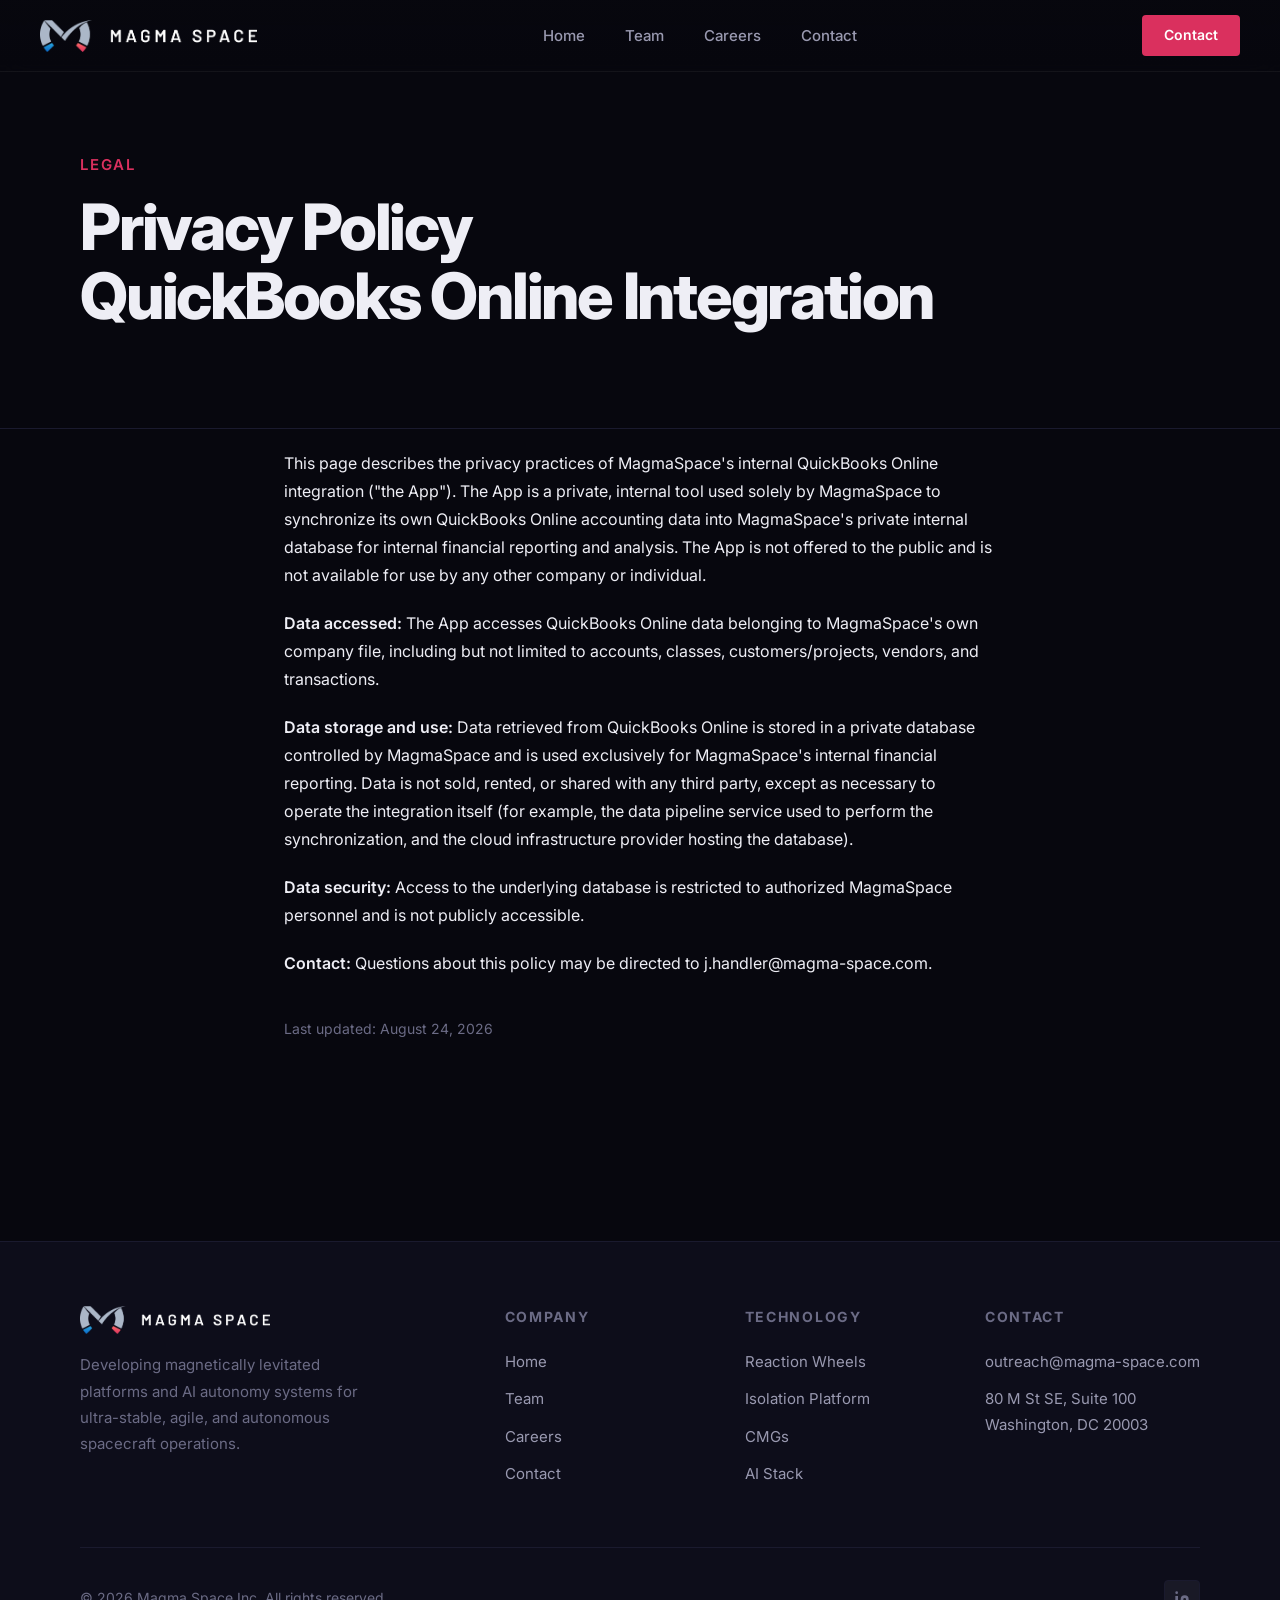
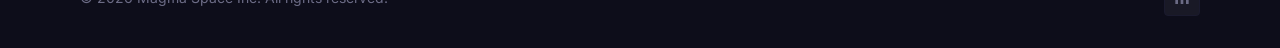
==== quickbooks-integration/privacy-policy/index.html @ cb6c0b80 "added quickbooks app links" ====
<!DOCTYPE html>
<html lang="en">
<head>
  <meta charset="UTF-8">
  <meta name="viewport" content="width=device-width, initial-scale=1.0">
  <title>Privacy Policy — QuickBooks Online Integration</title>
  <meta name="robots" content="noindex, nofollow">
  <link rel="icon" type="image/png" href="/Images/logos/magma_favicon.png">
  <meta name="theme-color" content="#DA305E">

  <link rel="preconnect" href="https://fonts.googleapis.com">
  <link rel="preconnect" href="https://fonts.gstatic.com" crossorigin>
  <link href="https://fonts.googleapis.com/css2?family=Inter:ital,wght@0,400;0,500;0,600;0,700;0,800;0,900;1,400&display=swap" rel="stylesheet">
  <link rel="stylesheet" href="/style.css">
  <style>
    .policy-body {
      max-width: 760px;
      margin: 0 auto;
      padding: 0 24px 80px;
      color: var(--text);
      line-height: 1.75;
      font-size: 16px;
    }
    .policy-body p { margin-bottom: 20px; }
    .policy-body strong { color: var(--text); font-weight: 600; }
    .policy-body .updated {
      margin-top: 40px;
      font-size: 14px;
      color: var(--text-muted);
    }
  </style>
</head>
<body>

<!-- ── Navigation ─────────────────────────────────────────────────── -->
<nav>
  <a href="/" class="nav-logo"><img src="/Images/logos/221030_Magma_Space_Logo_horizontal_negative.png" alt="Magma Space"></a>
  <ul class="nav-links">
    <li><a href="/">Home</a></li>
    <li><a href="/team">Team</a></li>
    <li><a href="/careers">Careers</a></li>
    <li><a href="/contact">Contact</a></li>
  </ul>
  <a href="/contact" class="btn-contact">Contact</a>
  <button class="nav-toggle" aria-label="Toggle navigation" aria-expanded="false">
    <span></span><span></span><span></span>
  </button>
</nav>

<!-- ── Page Hero ──────────────────────────────────────────────────── -->
<section class="page-hero">
  <div class="container">
    <span class="tag">Legal</span>
    <h1>Privacy Policy<br>QuickBooks Online Integration</h1>
  </div>
</section>

<!-- ── Body ───────────────────────────────────────────────────────── -->
<section class="section" style="padding-top: 20px;">
  <div class="policy-body">

    <p>This page describes the privacy practices of MagmaSpace's internal QuickBooks Online integration ("the App"). The App is a private, internal tool used solely by MagmaSpace to synchronize its own QuickBooks Online accounting data into MagmaSpace's private internal database for internal financial reporting and analysis. The App is not offered to the public and is not available for use by any other company or individual.</p>

    <p><strong>Data accessed:</strong> The App accesses QuickBooks Online data belonging to MagmaSpace's own company file, including but not limited to accounts, classes, customers/projects, vendors, and transactions.</p>

    <p><strong>Data storage and use:</strong> Data retrieved from QuickBooks Online is stored in a private database controlled by MagmaSpace and is used exclusively for MagmaSpace's internal financial reporting. Data is not sold, rented, or shared with any third party, except as necessary to operate the integration itself (for example, the data pipeline service used to perform the synchronization, and the cloud infrastructure provider hosting the database).</p>

    <p><strong>Data security:</strong> Access to the underlying database is restricted to authorized MagmaSpace personnel and is not publicly accessible.</p>

    <p><strong>Contact:</strong> Questions about this policy may be directed to <a href="mailto:j.handler@magma-space.com">j.handler@magma-space.com</a>.</p>

    <p class="updated">Last updated: August 24, 2026</p>

  </div>
</section>

<!-- ── Footer ─────────────────────────────────────────────────────── -->
<footer>
  <div class="container">
    <div class="footer-main">
      <div class="footer-brand">
        <a href="/" class="nav-logo"><img src="/Images/logos/221030_Magma_Space_Logo_horizontal_negative.png" alt="Magma Space"></a>
        <p>Developing magnetically levitated platforms and AI autonomy systems for ultra-stable, agile, and autonomous spacecraft operations.</p>
      </div>
      <div class="footer-col">
        <h4>Company</h4>
        <ul>
          <li><a href="/">Home</a></li>
          <li><a href="/team">Team</a></li>
          <li><a href="/careers">Careers</a></li>
          <li><a href="/contact">Contact</a></li>
        </ul>
      </div>
      <div class="footer-col">
        <h4>Technology</h4>
        <ul>
          <li><a href="/#capabilities">Reaction Wheels</a></li>
          <li><a href="/#capabilities">Isolation Platform</a></li>
          <li><a href="/#capabilities">CMGs</a></li>
          <li><a href="/#capabilities">AI Stack</a></li>
        </ul>
      </div>
      <div class="footer-col">
        <h4>Contact</h4>
        <ul>
          <li><a href="mailto:outreach@magma-space.com">outreach@magma-space.com</a></li>
          <li><a href="/contact">80 M St SE, Suite 100<br>Washington, DC 20003</a></li>
        </ul>
      </div>
    </div>
    <div class="footer-bottom">
      <p>&copy; 2026 Magma Space Inc. All rights reserved.</p>
      <div class="footer-social">
        <a href="https://www.linkedin.com/company/magma-space/" target="_blank" rel="noopener" aria-label="LinkedIn">
          <svg width="16" height="16" viewBox="0 0 24 24" fill="currentColor">
            <path d="M16 8a6 6 0 016 6v7h-4v-7a2 2 0 00-2-2 2 2 0 00-2 2v7h-4v-7a6 6 0 016-6zM2 9h4v12H2z"/>
            <circle cx="4" cy="4" r="2"/>
          </svg>
        </a>
      </div>
    </div>
  </div>
</footer>

<script src="/main.js"></script>
</body>
</html>
---- style.css ----
/* ─── Reset ─────────────────────────────────────────────────────────── */
*, *::before, *::after { box-sizing: border-box; margin: 0; padding: 0; }
html { scroll-behavior: smooth; }
body {
  font-family: 'Inter', system-ui, -apple-system, sans-serif;
  background: var(--bg);
  color: var(--text);
  line-height: 1.6;
  -webkit-font-smoothing: antialiased;
}
img { max-width: 100%; display: block; }
a { color: inherit; text-decoration: none; }

/* ─── Variables ─────────────────────────────────────────────────────── */
:root {
  --bg:            #07070e;
  --bg-card:       #0d0d1a;
  --bg-card-hover: #121225;
  --border:        #1a1a2e;
  --accent:        #DA305E;
  --accent-hover:  #b82550;
  --accent-blue:   #2174CB;
  --text:          #eeeef5;
  --text-muted:    #6b6b85;
  --text-dim:      #9999b0;
  --nav-h:         72px;
  --max:           1200px;
  --r:             6px;
}

/* ─── Utilities ─────────────────────────────────────────────────────── */
.container { max-width: var(--max); margin: 0 auto; padding: 0 40px; }
.tag {
  font-size: 15px;
  font-weight: 600;
  letter-spacing: 0.12em;
  text-transform: uppercase;
  color: var(--accent);
}
.section    { padding: 100px 0; }
.section-sm { padding: 60px 0; }

/* ─── Navigation ────────────────────────────────────────────────────── */
nav {
  position: fixed;
  top: 0; left: 0; right: 0;
  height: var(--nav-h);
  display: flex;
  align-items: center;
  justify-content: space-between;
  padding: 0 40px;
  z-index: 100;
  background: linear-gradient(to bottom, rgba(7,7,14,0.97) 0%, rgba(7,7,14,0.85) 100%);
  backdrop-filter: blur(16px);
  border-bottom: 1px solid rgba(255,255,255,0.05);
}
.nav-logo {
  display: flex;
  align-items: center;
  flex-shrink: 0;
}
.nav-logo img {
  height: 32px;
  width: auto;
  display: block;
}
.nav-links { display: flex; list-style: none; gap: 40px; }
.nav-links a {
  font-size: 15px;
  font-weight: 500;
  color: var(--text-dim);
  transition: color 0.2s;
}
.nav-links a:hover,
.nav-links a.active { color: var(--text); }
.nav-toggle {
  display: none;
  flex-direction: column;
  justify-content: center;
  gap: 5px;
  background: none;
  border: none;
  cursor: pointer;
  padding: 8px;
  z-index: 101;
}
.nav-toggle span {
  display: block;
  width: 22px;
  height: 2px;
  background: var(--text);
  border-radius: 2px;
  transition: transform 0.25s, opacity 0.25s;
}
.nav-toggle.open span:nth-child(1) { transform: translateY(7px) rotate(45deg); }
.nav-toggle.open span:nth-child(2) { opacity: 0; }
.nav-toggle.open span:nth-child(3) { transform: translateY(-7px) rotate(-45deg); }
.btn-contact {
  padding: 9px 22px;
  background: var(--accent);
  color: #fff;
  font-size: 14px;
  font-weight: 600;
  border-radius: 4px;
  transition: background 0.2s, transform 0.15s;
}
.btn-contact:hover { background: var(--accent-hover); transform: translateY(-1px); }

/* ─── Buttons ───────────────────────────────────────────────────────── */
.btn {
  display: inline-flex;
  align-items: center;
  gap: 8px;
  padding: 13px 28px;
  font-size: 15px;
  font-weight: 600;
  border-radius: 4px;
  transition: all 0.2s;
  cursor: pointer;
  border: none;
  font-family: inherit;
}
.btn-primary { background: var(--accent); color: #fff; }
.btn-primary:hover { background: var(--accent-hover); transform: translateY(-1px); }
.btn-outline {
  background: transparent;
  color: var(--text);
  border: 1px solid rgba(255,255,255,0.15);
}
.btn-outline:hover { border-color: rgba(255,255,255,0.35); background: rgba(255,255,255,0.04); }

/* ─── Hero ──────────────────────────────────────────────────────────── */
.hero {
  position: relative;
  min-height: 100vh;
  display: flex;
  align-items: center;
  overflow: hidden;
}
.hero-bg {
  position: absolute;
  inset: 0;
  background-size: cover;
  background-position: top right;
  z-index: 0;
}
.hero-bg::after {
  content: '';
  position: absolute;
  inset: 0;
  background: linear-gradient(135deg,
    rgba(7,7,14,0.88) 0%,
    rgba(7,7,14,0.55) 50%,
    rgba(7,7,14,0.75) 100%);
}
.hero-content {
  position: relative;
  z-index: 1;
  max-width: 780px;
  padding-top: 80px;
}
.hero-label {
  display: inline-flex;
  align-items: center;
  gap: 10px;
  margin-bottom: 28px;
}
.hero-label::before {
  content: '';
  display: block;
  width: 28px;
  height: 1px;
  background: var(--accent);
}
.hero h1 {
  font-size: clamp(44px, 6vw, 80px);
  font-weight: 800;
  line-height: 1.05;
  letter-spacing: -0.035em;
  margin-bottom: 28px;
}
.hero h1 em { font-style: normal; color: var(--accent); }
.hero p {
  font-size: 18px;
  color: var(--text-dim);
  max-width: 720px;
  margin-bottom: 44px;
  line-height: 1.75;
}
.hero-btns { display: flex; gap: 16px; flex-wrap: wrap; }

/* ─── Stats Bar ─────────────────────────────────────────────────────── */
.stats-bar {
  background: var(--bg-card);
  border-top: 1px solid var(--border);
  border-bottom: 1px solid var(--border);
}
.stats-grid {
  display: grid;
  grid-template-columns: repeat(4, 1fr);
}
.stat-item {
  text-align: center;
  padding: 36px 20px;
  border-right: 1px solid var(--border);
}
.stat-item:last-child { border-right: none; }
.stat-number {
  font-size: 52px;
  font-weight: 800;
  letter-spacing: -0.04em;
  color: var(--accent);
  line-height: 1;
  margin-bottom: 8px;
}
.stat-label {
  font-size: 15px;
  color: var(--text-muted);
  font-weight: 600;
  text-transform: uppercase;
  letter-spacing: 0.1em;
}

/* ─── Section Headers ───────────────────────────────────────────────── */
.section-header { margin-bottom: 60px; }
.section-header h2 {
  font-size: clamp(32px, 4vw, 54px);
  font-weight: 800;
  letter-spacing: -0.03em;
  line-height: 1.08;
  margin-top: 12px;
  margin-bottom: 16px;
}
.section-header p {
  font-size: 19px;
  color: var(--text-dim);
  max-width: 720px;
  line-height: 1.75;
}
.section-header.centered { text-align: center; }
.section-header.centered p { margin: 0 auto; }

/* ─── Capabilities Grid ─────────────────────────────────────────────── */
.capabilities-grid {
  display: grid;
  grid-template-columns: repeat(2, 1fr);
  gap: 2px;
  background: var(--border);
}
.cap-card {
  background: var(--bg-card);
  padding: 52px 48px;
  position: relative;
  overflow: hidden;
  transition: background 0.2s;
}
.cap-card:hover { background: var(--bg-card-hover); }
.cap-card::before {
  content: '';
  position: absolute;
  top: 0; left: 0; right: 0;
  height: 2px;
  background: var(--accent);
  opacity: 0;
  transition: opacity 0.25s;
}
.cap-card:hover::before { opacity: 1; }
.cap-icon {
  width: 44px;
  height: 44px;
  margin-bottom: 28px;
  color: var(--accent);
}
.cap-card h3 {
  font-size: 22px;
  font-weight: 700;
  letter-spacing: -0.02em;
  margin-bottom: 14px;
}
.cap-card p {
  font-size: 17px;
  color: var(--text-dim);
  line-height: 1.75;
}
.cap-metric {
  margin-top: 28px;
  padding-top: 28px;
  border-top: 1px solid var(--border);
  font-size: 14px;
  color: var(--accent);
  font-weight: 700;
  letter-spacing: 0.08em;
  text-transform: uppercase;
}

/* ─── Mission Block ─────────────────────────────────────────────────── */
.mission {
  position: relative;
  overflow: hidden;
  text-align: center;
  padding: 130px 0;
}
.mission-bg {
  position: absolute;
  inset: 0;
  background-size: cover;
  background-position: center;
  opacity: 0.1;
}
.mission-overlay {
  position: absolute;
  inset: 0;
  background: radial-gradient(ellipse at center, rgba(218,48,94,0.06) 0%, transparent 70%);
}
.mission-content {
  position: relative;
  z-index: 1;
  max-width: 820px;
  margin: 0 auto;
}
.mission h2 {
  font-size: clamp(36px, 5vw, 66px);
  font-weight: 800;
  letter-spacing: -0.035em;
  line-height: 1.08;
  margin: 16px 0 28px;
}
.mission p {
  font-size: 18px;
  color: var(--text-dim);
  line-height: 1.75;
  max-width: 620px;
  margin: 0 auto 44px;
}

/* ─── Markets Grid ──────────────────────────────────────────────────── */
.markets-grid {
  display: grid;
  grid-template-columns: repeat(5, 1fr);
  gap: 16px;
}
.market-card {
  background: var(--bg-card);
  border: 1px solid var(--border);
  border-radius: var(--r);
  padding: 32px 28px;
  position: relative;
  overflow: hidden;
  transition: border-color 0.3s, background 0.3s, transform 0.3s, box-shadow 0.3s;
}
.market-card::before {
  content: '';
  position: absolute;
  top: 0; left: 0; right: 0;
  height: 2px;
  background: var(--accent);
  opacity: 0;
  transition: opacity 0.3s;
}
.market-card:hover {
  border-color: rgba(218,48,94,0.45);
  background: var(--bg-card-hover);
  transform: translateY(-6px);
  box-shadow: 0 20px 48px rgba(218,48,94,0.12);
}
.market-card:hover::before { opacity: 1; }
.market-icon {
  width: 36px;
  height: 36px;
  color: var(--accent);
  margin-bottom: 20px;
  opacity: 0.8;
  transition: transform 0.3s, opacity 0.3s;
}
.market-card:hover .market-icon {
  transform: scale(1.15);
  opacity: 1;
}
.market-value {
  font-size: 38px;
  font-weight: 800;
  letter-spacing: -0.04em;
  color: var(--accent);
  margin-bottom: 8px;
  line-height: 1;
}
.market-card h3 {
  font-size: 19px;
  font-weight: 700;
  margin-bottom: 16px;
  line-height: 1.35;
  color: var(--accent);
}
.market-card ul { list-style: none; }
.market-card ul li {
  font-size: 16px;
  color: var(--text-muted);
  padding: 7px 0;
  display: flex;
  align-items: center;
  gap: 10px;
  border-bottom: 1px solid rgba(255,255,255,0.04);
}
.market-card ul li:last-child { border-bottom: none; }
.market-card ul li::before {
  content: '';
  width: 4px;
  height: 4px;
  background: var(--accent);
  border-radius: 50%;
  flex-shrink: 0;
  opacity: 0.7;
}

/* ─── News Ticker ───────────────────────────────────────────────────── */
.news-strip {
  background: rgba(218,48,94,0.05);
  border-top: 1px solid rgba(218,48,94,0.12);
  border-bottom: 1px solid rgba(218,48,94,0.12);
  padding: 18px 0;
  overflow: hidden;
  position: relative;
}
.news-strip::before,
.news-strip::after {
  content: '';
  position: absolute;
  top: 0; bottom: 0;
  width: 100px;
  z-index: 2;
  pointer-events: none;
}
.news-strip::before { left: 0; background: linear-gradient(to right, var(--bg), transparent); }
.news-strip::after  { right: 0; background: linear-gradient(to left, var(--bg), transparent); }
.ticker-track {
  display: flex;
  animation: ticker 50s linear infinite;
  width: max-content;
}
.ticker-track:hover { animation-play-state: paused; }
@keyframes ticker {
  0%   { transform: translateX(0); }
  100% { transform: translateX(-50%); }
}
.ticker-item {
  display: inline-flex;
  align-items: center;
  gap: 14px;
  padding: 0 64px;
  white-space: nowrap;
  font-size: 14px;
  font-weight: 500;
  color: var(--text-dim);
}
.ticker-item strong { color: var(--text); font-weight: 600; }
.ticker-dot {
  width: 4px;
  height: 4px;
  background: var(--accent);
  border-radius: 50%;
  flex-shrink: 0;
}

/* ─── Partners Strip ────────────────────────────────────────────────── */
.partners-strip {
  border-top: 1px solid var(--border);
  padding: 56px 0;
}
.partners-label {
  text-align: center;
  font-size: 13px;
  text-transform: uppercase;
  letter-spacing: 0.12em;
  color: var(--text-muted);
  margin-bottom: 36px;
}
.partners-logos {
  display: flex;
  justify-content: center;
  align-items: center;
  gap: 56px;
  flex-wrap: wrap;
}
.partner-logo {
  display: flex;
  align-items: center;
}
.partner-logo img {
  height: 56px;
  width: auto;
  opacity: 0.9;
  transition: opacity 0.2s;
}
.partner-logo img:hover { opacity: 1; }

/* ─── Page Hero (inner pages) ───────────────────────────────────────── */
.page-hero {
  padding: calc(var(--nav-h) + 80px) 0 80px;
  border-bottom: 1px solid var(--border);
}
.page-hero h1 {
  font-size: clamp(38px, 5vw, 66px);
  font-weight: 800;
  letter-spacing: -0.035em;
  line-height: 1.08;
  margin-top: 14px;
  margin-bottom: 18px;
}
.page-hero p {
  font-size: 18px;
  color: var(--text-dim);
  max-width: 560px;
  line-height: 1.75;
}

/* ─── Team Grid ─────────────────────────────────────────────────────── */
.team-grid {
  display: grid;
  grid-template-columns: repeat(3, 1fr);
  gap: 20px;
}
.team-card {
  background: var(--bg-card);
  border: 1px solid var(--border);
  border-radius: var(--r);
  overflow: hidden;
  transition: border-color 0.25s, transform 0.25s;
}
.team-card:hover {
  border-color: rgba(218,48,94,0.35);
  transform: translateY(-4px);
}
.team-photo {
  width: 100%;
  aspect-ratio: 1 / 1;
  object-fit: cover;
  object-position: top center;
  filter: grayscale(15%);
  transition: filter 0.3s;
}
.team-card:hover .team-photo { filter: grayscale(0%); }
.team-info {
  padding: 22px 24px;
  display: flex;
  justify-content: space-between;
  align-items: center;
  gap: 12px;
}
.team-info-text h3 {
  font-size: 17px;
  font-weight: 700;
  letter-spacing: -0.01em;
  margin-bottom: 4px;
}
.team-info-text p {
  font-size: 15px;
  color: var(--text-muted);
  font-weight: 500;
}
.linkedin-btn {
  flex-shrink: 0;
  width: 36px;
  height: 36px;
  background: rgba(255,255,255,0.06);
  border: 1px solid var(--border);
  border-radius: 4px;
  display: flex;
  align-items: center;
  justify-content: center;
  color: var(--text-dim);
  transition: background 0.2s, color 0.2s, border-color 0.2s;
}
.linkedin-btn:hover { background: #0a66c2; color: #fff; border-color: #0a66c2; }

/* ─── Advisor Grid ──────────────────────────────────────────────────── */
.advisor-grid {
  display: grid;
  grid-template-columns: repeat(4, 1fr);
  gap: 16px;
}
.advisor-card {
  background: var(--bg-card);
  border: 1px solid var(--border);
  border-radius: var(--r);
  padding: 28px 24px;
  transition: border-color 0.2s;
}
.advisor-card:hover { border-color: rgba(218,48,94,0.25); }
.advisor-card h3 {
  font-size: 17px;
  font-weight: 700;
  margin-bottom: 6px;
}
.advisor-card .role {
  font-size: 15px;
  color: var(--accent);
  font-weight: 600;
  letter-spacing: 0.02em;
  margin-bottom: 12px;
}
.advisor-card p {
  font-size: 15px;
  color: var(--text-muted);
  line-height: 1.65;
}

/* ─── Careers ───────────────────────────────────────────────────────── */
.careers-list {
  display: flex;
  flex-direction: column;
  gap: 2px;
  background: var(--border);
  border-radius: var(--r);
  overflow: hidden;
}
.job-card {
  background: var(--bg-card);
  padding: 44px 52px;
  display: flex;
  justify-content: space-between;
  align-items: center;
  gap: 60px;
  transition: background 0.2s;
}
.job-card:hover { background: var(--bg-card-hover); }
.job-info { flex: 1; }
.job-dept {
  font-size: 14px;
  font-weight: 700;
  letter-spacing: 0.12em;
  text-transform: uppercase;
  color: var(--accent);
  margin-bottom: 10px;
}
.job-info h3 {
  font-size: 22px;
  font-weight: 700;
  letter-spacing: -0.02em;
  margin-bottom: 12px;
}
.job-info p {
  font-size: 16px;
  color: var(--text-dim);
  line-height: 1.75;
  max-width: 620px;
}
.btn-apply {
  flex-shrink: 0;
  display: inline-block;
  padding: 12px 28px;
  background: transparent;
  border: 1px solid var(--border);
  color: var(--text);
  font-size: 15px;
  font-weight: 600;
  border-radius: 4px;
  transition: all 0.2s;
  white-space: nowrap;
  font-family: inherit;
  cursor: pointer;
}
.btn-apply:hover {
  background: var(--accent);
  border-color: var(--accent);
  color: #fff;
  transform: translateY(-1px);
}
.careers-cta {
  margin-top: 60px;
  padding: 56px 48px;
  background: var(--bg-card);
  border: 1px solid var(--border);
  border-radius: var(--r);
  text-align: center;
}
.careers-cta h3 {
  font-size: 26px;
  font-weight: 700;
  letter-spacing: -0.02em;
  margin-bottom: 10px;
}
.careers-cta p { color: var(--text-dim); margin-bottom: 28px; font-size: 16px; line-height: 1.65; }

/* ─── Contact ───────────────────────────────────────────────────────── */
.contact-layout {
  display: grid;
  grid-template-columns: 1fr 1.6fr;
  gap: 80px;
  align-items: start;
}
.contact-info h2 {
  font-size: clamp(32px, 4vw, 48px);
  font-weight: 800;
  letter-spacing: -0.03em;
  line-height: 1.1;
  margin-bottom: 18px;
}
.contact-info > p {
  color: var(--text-dim);
  font-size: 16px;
  line-height: 1.75;
  margin-bottom: 44px;
}
.contact-details { display: flex; flex-direction: column; gap: 20px; }
.contact-item { display: flex; gap: 16px; align-items: flex-start; }
.contact-icon {
  width: 40px;
  height: 40px;
  background: var(--bg-card);
  border: 1px solid var(--border);
  border-radius: 4px;
  display: flex;
  align-items: center;
  justify-content: center;
  color: var(--accent);
  flex-shrink: 0;
}
.contact-item-text .label {
  font-size: 14px;
  text-transform: uppercase;
  letter-spacing: 0.1em;
  color: var(--text-muted);
  margin-bottom: 4px;
  font-weight: 600;
}
.contact-item-text .value {
  font-size: 16px;
  font-weight: 500;
  color: var(--text);
  line-height: 1.5;
}
.contact-item-text a.value:hover { color: var(--accent); }
.contact-form {
  background: var(--bg-card);
  border: 1px solid var(--border);
  border-radius: var(--r);
  padding: 52px;
}
.contact-form h3 {
  font-size: 22px;
  font-weight: 700;
  letter-spacing: -0.02em;
  margin-bottom: 32px;
}
.form-group { margin-bottom: 22px; }
.form-group label {
  display: block;
  font-size: 13px;
  font-weight: 700;
  color: var(--text-muted);
  margin-bottom: 8px;
  text-transform: uppercase;
  letter-spacing: 0.08em;
}
.form-group input,
.form-group textarea,
.form-group select {
  width: 100%;
  background: rgba(255,255,255,0.04);
  border: 1px solid var(--border);
  border-radius: 4px;
  padding: 13px 16px;
  font-size: 16px;
  color: var(--text);
  font-family: inherit;
  transition: border-color 0.2s, background 0.2s;
  -webkit-appearance: none;
}
.form-group input:focus,
.form-group textarea:focus,
.form-group select:focus {
  outline: none;
  border-color: rgba(218,48,94,0.5);
  background: rgba(255,255,255,0.06);
}
.form-group select { cursor: pointer; }
.form-group select option { background: #0d0d1a; }
.form-group textarea { resize: vertical; min-height: 130px; }
.form-row { display: grid; grid-template-columns: 1fr 1fr; gap: 16px; }
.form-group input::placeholder,
.form-group textarea::placeholder { color: var(--text-muted); }
.form-submit {
  width: 100%;
  padding: 16px;
  background: var(--accent);
  color: #fff;
  font-size: 15px;
  font-weight: 700;
  border: none;
  border-radius: 4px;
  cursor: pointer;
  transition: background 0.2s, transform 0.15s;
  font-family: inherit;
  letter-spacing: 0.01em;
  margin-top: 4px;
}
.form-submit:hover { background: var(--accent-hover); transform: translateY(-1px); }

/* ─── Footer ────────────────────────────────────────────────────────── */
footer {
  background: var(--bg-card);
  border-top: 1px solid var(--border);
  padding: 64px 0 32px;
}
.footer-main {
  display: grid;
  grid-template-columns: 2fr 1fr 1fr 1fr;
  gap: 56px;
  padding-bottom: 48px;
  border-bottom: 1px solid var(--border);
  margin-bottom: 32px;
}
.footer-brand .nav-logo img {
  height: 28px;
}
.footer-brand p {
  font-size: 15px;
  color: var(--text-muted);
  line-height: 1.75;
  margin-top: 18px;
  max-width: 280px;
}
.footer-col h4 {
  font-size: 14px;
  font-weight: 700;
  text-transform: uppercase;
  letter-spacing: 0.12em;
  color: var(--text-muted);
  margin-bottom: 20px;
}
.footer-col ul { list-style: none; }
.footer-col ul li { margin-bottom: 12px; }
.footer-col ul li a {
  white-space: nowrap;
  font-size: 15px;
  color: var(--text-dim);
  transition: color 0.2s;
}
.footer-col ul li a:hover { color: var(--text); }
.footer-bottom {
  display: flex;
  justify-content: space-between;
  align-items: center;
}
.footer-bottom p { font-size: 14px; color: var(--text-muted); }
.footer-social a {
  display: inline-flex;
  align-items: center;
  justify-content: center;
  width: 36px;
  height: 36px;
  background: rgba(255,255,255,0.05);
  border: 1px solid var(--border);
  border-radius: 4px;
  color: var(--text-muted);
  transition: background 0.2s, color 0.2s, border-color 0.2s;
}
.footer-social a:hover { background: #0a66c2; color: #fff; border-color: #0a66c2; }

/* ─── CTA Section ───────────────────────────────────────────────────── */
.cta-section {
  text-align: center;
  padding: 100px 0;
}
.cta-section h2 {
  font-size: clamp(28px, 4vw, 48px);
  font-weight: 800;
  letter-spacing: -0.03em;
  margin-bottom: 18px;
}
.cta-section p {
  color: var(--text-dim);
  font-size: 17px;
  line-height: 1.75;
  margin-bottom: 36px;
  max-width: 480px;
  margin-left: auto;
  margin-right: auto;
}

/* ─── Responsive ────────────────────────────────────────────────────── */
@media (max-width: 1024px) {
  .markets-grid   { grid-template-columns: repeat(2, 1fr); }
  .advisor-grid   { grid-template-columns: repeat(2, 1fr); }
  .footer-main    { grid-template-columns: 1fr 1fr; gap: 40px; }
}

@media (max-width: 768px) {
  .container   { padding: 0 24px; }
  nav          { padding: 0 24px; }
  .btn-contact { display: none; }
  .nav-toggle  { display: flex; }
  .nav-links {
    display: none;
    position: fixed;
    top: var(--nav-h);
    left: 0;
    right: 0;
    flex-direction: column;
    gap: 0;
    padding: 8px 24px 20px;
    background: rgba(7,7,14,0.98);
    backdrop-filter: blur(16px);
    border-bottom: 1px solid var(--border);
    z-index: 99;
  }
  .nav-links.open { display: flex; }
  .nav-links li a {
    display: block;
    padding: 14px 0;
    font-size: 16px;
    border-bottom: 1px solid rgba(255,255,255,0.06);
  }
  .nav-links li:last-child a { border-bottom: none; }
  .stats-grid  { grid-template-columns: repeat(2, 1fr); }
  .stat-item   { border-right: none; border-bottom: 1px solid var(--border); }
  .stat-item:nth-child(odd)  { border-right: 1px solid var(--border); }
  .stat-item:nth-child(3),
  .stat-item:nth-child(4)    { border-bottom: none; }
  .capabilities-grid { grid-template-columns: 1fr; }
  .cap-card          { padding: 36px 28px; }
  .markets-grid      { grid-template-columns: repeat(2, 1fr); }
  .team-grid         { grid-template-columns: repeat(2, 1fr); }
  .advisor-grid      { grid-template-columns: repeat(2, 1fr); }
  .job-card          { flex-direction: column; align-items: flex-start; gap: 24px; padding: 32px 28px; }
  .contact-layout    { grid-template-columns: 1fr; gap: 48px; }
  .contact-form      { padding: 32px 24px; }
  .form-row          { grid-template-columns: 1fr; }
  .footer-main       { grid-template-columns: 1fr; gap: 32px; }
  .footer-bottom     { flex-direction: column; gap: 16px; text-align: center; }
  .hero-btns         { flex-direction: column; align-items: flex-start; }
  .partners-logos    { gap: 32px; }
}

@media (max-width: 480px) {
  .team-grid     { grid-template-columns: 1fr; }
  .advisor-grid  { grid-template-columns: 1fr; }
  .markets-grid  { grid-template-columns: 1fr; }
  .stats-grid    { grid-template-columns: 1fr; }
  .stat-item     { border-right: none !important; }
  .stat-item:nth-child(3),
  .stat-item:nth-child(4) { border-bottom: 1px solid var(--border) !important; }
  .stat-item:last-child { border-bottom: none !important; }
}
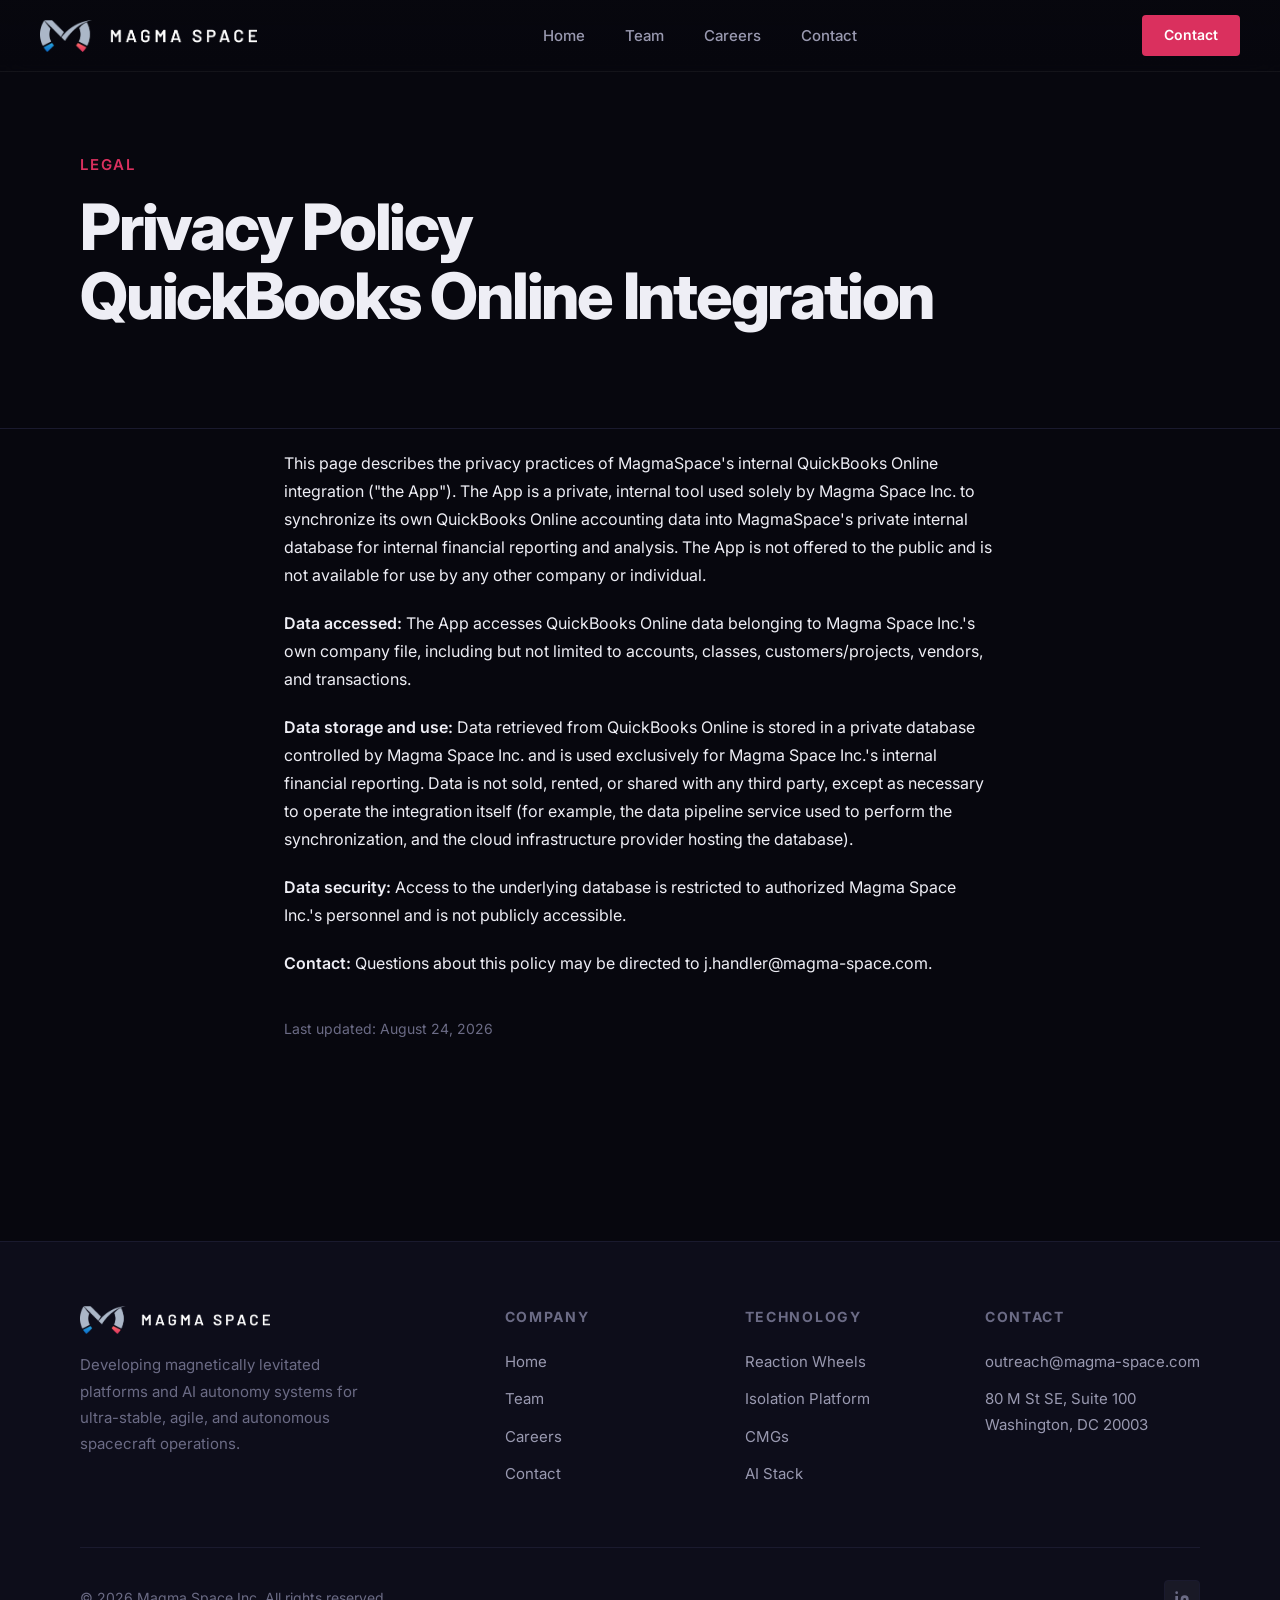
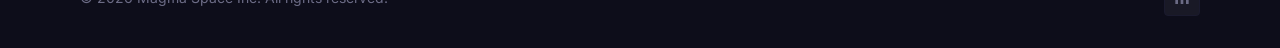
==== commit fae7ae4c: "updates text in QBO pages" ====
--- a/quickbooks-integration/privacy-policy/index.html
+++ b/quickbooks-integration/privacy-policy/index.html
@@ -59,13 +59,13 @@
 <section class="section" style="padding-top: 20px;">
   <div class="policy-body">
 
-    <p>This page describes the privacy practices of MagmaSpace's internal QuickBooks Online integration ("the App"). The App is a private, internal tool used solely by MagmaSpace to synchronize its own QuickBooks Online accounting data into MagmaSpace's private internal database for internal financial reporting and analysis. The App is not offered to the public and is not available for use by any other company or individual.</p>
+    <p>This page describes the privacy practices of MagmaSpace's internal QuickBooks Online integration ("the App"). The App is a private, internal tool used solely by Magma Space Inc. to synchronize its own QuickBooks Online accounting data into MagmaSpace's private internal database for internal financial reporting and analysis. The App is not offered to the public and is not available for use by any other company or individual.</p>
 
-    <p><strong>Data accessed:</strong> The App accesses QuickBooks Online data belonging to MagmaSpace's own company file, including but not limited to accounts, classes, customers/projects, vendors, and transactions.</p>
+    <p><strong>Data accessed:</strong> The App accesses QuickBooks Online data belonging to Magma Space Inc.'s own company file, including but not limited to accounts, classes, customers/projects, vendors, and transactions.</p>
 
-    <p><strong>Data storage and use:</strong> Data retrieved from QuickBooks Online is stored in a private database controlled by MagmaSpace and is used exclusively for MagmaSpace's internal financial reporting. Data is not sold, rented, or shared with any third party, except as necessary to operate the integration itself (for example, the data pipeline service used to perform the synchronization, and the cloud infrastructure provider hosting the database).</p>
+    <p><strong>Data storage and use:</strong> Data retrieved from QuickBooks Online is stored in a private database controlled by Magma Space Inc. and is used exclusively for Magma Space Inc.'s internal financial reporting. Data is not sold, rented, or shared with any third party, except as necessary to operate the integration itself (for example, the data pipeline service used to perform the synchronization, and the cloud infrastructure provider hosting the database).</p>
 
-    <p><strong>Data security:</strong> Access to the underlying database is restricted to authorized MagmaSpace personnel and is not publicly accessible.</p>
+    <p><strong>Data security:</strong> Access to the underlying database is restricted to authorized Magma Space Inc.'s personnel and is not publicly accessible.</p>
 
     <p><strong>Contact:</strong> Questions about this policy may be directed to <a href="mailto:j.handler@magma-space.com">j.handler@magma-space.com</a>.</p>
 
